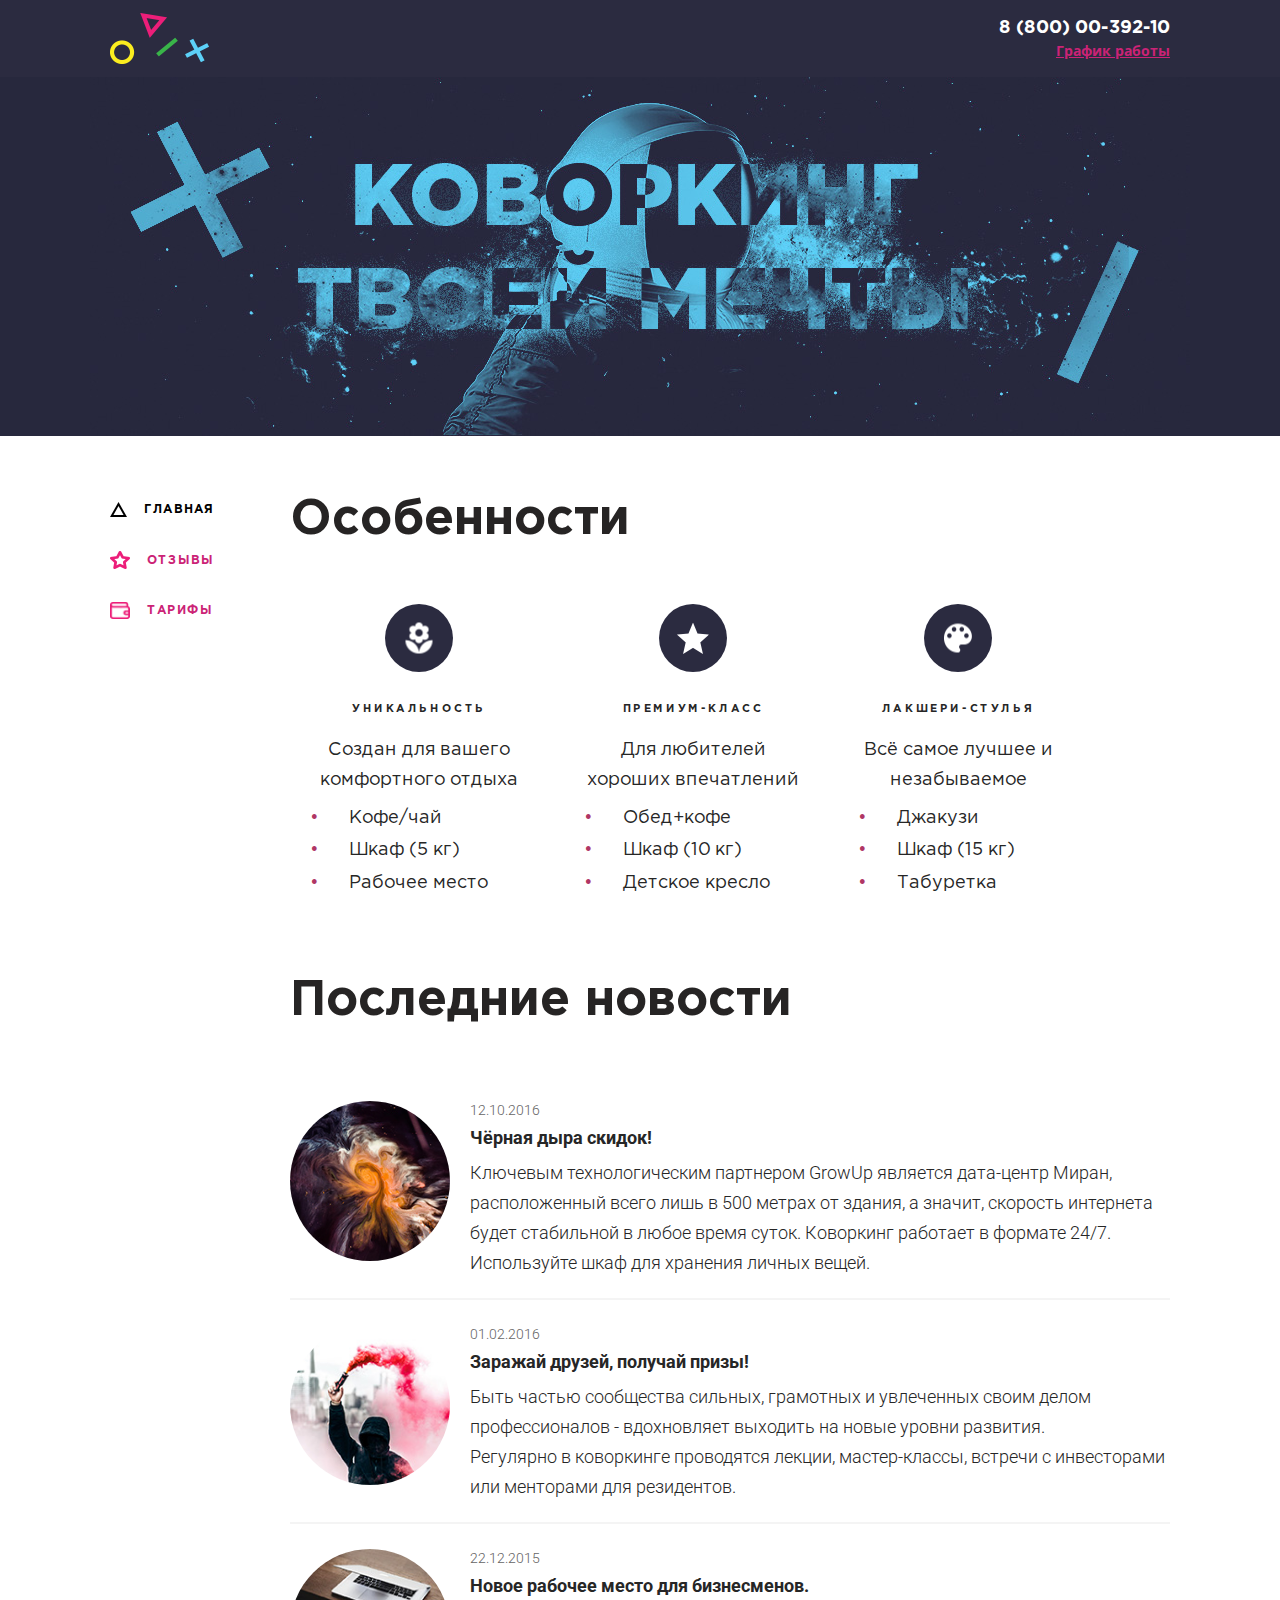
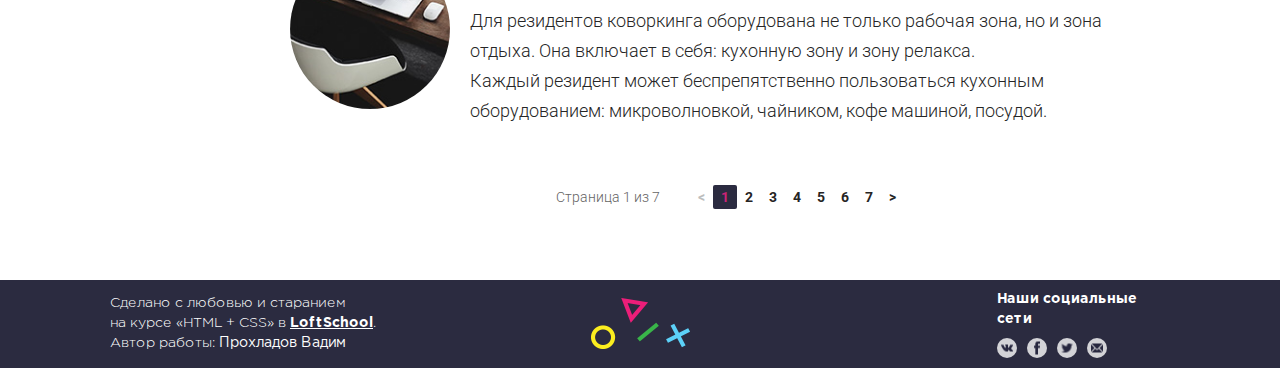
==== index.html @ 32454d9f "prices markup and stylization" ====
<!DOCTYPE html>
<html lang="ru">
<head>
    <meta charset="UTF-8">
    <title>Коворкинг</title>
    <meta name="viewport" content="width=1100">
    <meta http-equiv="X-UA-Compatible" content="ie=edge">

    <link href="https://fonts.googleapis.com/css?family=Open+Sans:400,700|Roboto:300,400,700&display=swap&subset=cyrillic" rel="stylesheet">
    
    <link rel="stylesheet" href="css/main.css">
</head>

<body>
    <div class="wrapper">
        <div class="wrapper__content">
            <header class="header">
                <div class="container container--flex header__container">
                        <div class="logo">
                            <a href="#" class="logo__link">
                                <img src="img/logo.png" width="99" height="51" alt="Логотип" class="logo__img">
                            </a>
                        </div>
                        <div class="contacts">
                            <a href="tel: 88000039210" class="contacts__tel">8 (800) 00-392-10</a>
                            <div class="contacts__workhours">
                                График работы
                            </div>
                        </div>
                </div>
            </header>

            <div class="page-top">
                <img src="img/main-banner.jpg" width="1100" alt="Баннер" class="page-top__img">
            </div>
            
            <div class="container container--flex">
                <aside class="sidebar">
                    <nav class="nav nav--padding-top">
                        <ul class="nav__list">
                            <li class="nav__item nav__item--icon--main nav__item--active">
                                <a href="#" class="nav__link"><span>Главная</span></a>
                            </li>
                            <li class="nav__item nav__item--icon--star">
                                <a href="reviews.html" class="nav__link"><span>Отзывы</span></a>
                            </li>
                            <li class="nav__item nav__item--icon--wallet">
                                <a href="prices.html" class="nav__link"><span>Тарифы</span></a>
                            </li>
                        </ul>
                    </nav>
                </aside>
        
                <main class="main-content">
                    <section class="features">
                        <h2 class="section-title section-title--margin--s">Особенности</h2>
                        <ul class="features__list">
                            <li class="features__item">
                                <div class="features__icon">
                                    <img src="img/feature-flower.png" alt="Цветок" width="27" height="31" class="features__icon-img">
                                </div>
                                <h3 class="features__title">Уникальность</h3>
                                <div class="features__description">
                                    <p class="features__description-text">
                                        Создан для вашего комфортного отдыха
                                    </p>
                                    <ul class="features__description-list">
                                        <li class="features__description-item">Кофе/чай</li>
                                        <li class="features__description-item">Шкаф (5 кг)</li>
                                        <li class="features__description-item">Рабочее место</li>
                                    </ul>
                                </div>
                            </li>
                            <li class="features__item">
                                <div class="features__icon">
                                    <img src="img/feature-star.png" alt="Звезда" width="32" height="32" class="features__icon-img">
                                </div>
                                <h3 class="features__title">Премиум-класс</h3>
                                <div class="features__description">
                                    <p class="features__description-text">
                                        Для любителей хороших впечатлений
                                    </p>
                                    <ul class="features__description-list">
                                        <li class="features__description-item">Обед+кофе</li>
                                        <li class="features__description-item">Шкаф (10 кг)</li>
                                        <li class="features__description-item">Детское кресло</li>
                                    </ul>
                                </div>
                            </li>
                            <li class="features__item">
                                <div class="features__icon">
                                    <img src="img/feature-palette.png" alt="Палетка" width="28" height="29" class="features__icon-img">
                                </div>
                                <h3 class="features__title">Лакшери-стулья</h3>
                                <div class="features__description">
                                    <p class="features__description-text">
                                        Всё самое лучшее и незабываемое
                                    </p>
                                    <ul class="features__description-list">
                                        <li class="features__description-item">Джакузи</li>
                                        <li class="features__description-item">Шкаф (15 кг)</li>
                                        <li class="features__description-item">Табуретка</li>
                                    </ul>
                                </div>
                            </li>
                        </ul>
                    </section>
        
                    <section class="news">
                        <h2 class="section-title section-title--margin--m">Последние новости</h2>
                        <ul class="major-list">
                            <li class="major-list__item">
                                <div class="major-list__avatar">
                                    <div class="major-list__avatar-frame">
                                        <img src="img/news1.jpg" alt="Чёрная дыра" class="major-list__avatar-img">
                                    </div>
                                </div>
                                <div class="major-list__content">
                                    <time>12.10.2016</time>
                                    <h3>Чёрная дыра скидок!</h3>
                                    <p>
                                        Ключевым технологическим партнером GrowUp является дата-центр Миран, расположенный всего лишь в 500 метрах от здания, а значит, скорость интернета будет стабильной в любое время суток. Коворкинг работает в формате 24/7. Используйте шкаф для хранения личных вещей. 
                                    </p>
                                </div>
                            </li>
                            <li class="major-list__item">
                                <div class="major-list__avatar">
                                    <div class="major-list__avatar-frame">
                                        <img src="img/news2.jpg" alt="Заражай друзей" class="major-list__avatar-img">
                                    </div>
                                </div>
                                <div class="major-list__content">
                                    <time>01.02.2016</time>
                                    <h3>Заражай друзей, получай призы!</h3>
                                    <p>
                                        Быть частью сообщества сильных, грамотных и увлеченных своим делом профессионалов - вдохновляет выходить на новые уровни развития.<br>
                                        Регулярно в коворкинге проводятся лекции, мастер-классы, встречи с инвесторами или менторами для резидентов.  
                                    </p>
                                </div>
                            </li>
                            <li class="major-list__item">
                                <div class="major-list__avatar">
                                    <div class="major-list__avatar-frame">
                                        <img src="img/news3.jpg" alt="Рабочее место" class="major-list__avatar-img">
                                    </div>
                                </div>
                                <div class="major-list__content">
                                    <time>22.12.2015</time>
                                    <h3>Новое рабочее место для бизнесменов.</h3>
                                    <p>
                                        Для резидентов коворкинга оборудована не только рабочая зона, но и зона отдыха. Она включает в себя: кухонную зону и зону релакса.<br> 
                                        Каждый резидент может беспрепятственно пользоваться кухонным оборудованием: микроволновкой, чайником, кофе машиной, посудой. 
                                    </p>
                                </div>
                            </li>
                        </ul>
                        <div class="pagination">
                            <span class="pagination__display">Страница 1 из 7</span>
                            <div class="pagination__controlls">
                                <a href="#" class="pagination__left pagination__left--disabled"><</a>
                                <ul class="pagination__list">
                                    <li class="pagination__item">
                                        <a href="#" class="pagination__link pagination__link--active">1</a>
                                    </li>
                                    <li class="pagination__item">
                                        <a href="#" class="pagination__link">2</a>
                                    </li>
                                    <li class="pagination__item">
                                        <a href="#" class="pagination__link">3</a>
                                    </li>
                                    <li class="pagination__item">
                                        <a href="#" class="pagination__link">4</a>
                                    </li>
                                    <li class="pagination__item">
                                        <a href="#" class="pagination__link">5</a>
                                    </li>
                                    <li class="pagination__item">
                                        <a href="#" class="pagination__link">6</a>
                                    </li>
                                    <li class="pagination__item">
                                        <a href="#" class="pagination__link">7</a>
                                    </li>
                                </ul>
                                <a href="#" class="pagination__right">></a>
                            </div>
                        </div>
                    </section>
                </main>
            </div>
            
        </div>

        <footer class="footer">
            <div class="container container--flex footer__container">
                <p class="copyright">Сделано с любовью и старанием<br>
                    на курсе «HTML + CSS» в 
                    <strong><a href="#" class="copyright__link">LoftSchool</a></strong>.
                    Автор работы: <strong>Прохладов Вадим</strong>
                </p>
                <div class="logo logo__footer">
                    <a href="#" class="logo__link">
                        <img src="img/logo.png" width="99" height="51" alt="Логотип" width="99" height="51" alt="Логотип" class="logo__img">
                    </a>
                </div>
                <div class="socials">
                    <span class="socials__title">Наши социальные сети</span>
                    <ul class="socials__list">
                        <li class="socials__item">
                            <a href="#" class="socials__link">
                                <img src="img/vk.png" width="12" height="7" alt="VK" class="socials__img">
                            </a>
                        </li>
                        <li class="socials__item">
                            <a href="#" class="socials__link">
                                <img src="img/fb.png" alt="Facebook" width="6" height="13" class="socials__img">
                            </a>
                        </li>
                        <li class="socials__item">
                            <a href="#" class="socials__link">
                                <img src="img/twitter.png" alt="Twitter" width="11" height="9" class="socials__img">
                            </a>
                        </li>
                        <li class="socials__item">
                            <a href="#" class="socials__link">
                                <img src="img/mail.png" alt="Mail" width="12" height="9" class="socials__img">
                            </a>
                        </li>
                    </ul>
                </div>
            </div>
        </footer>
    </div>
</body>
</html>
---- css/main.css ----
@import url('layout/fonts.css');
@import url('layout/normalize.css');
@import url('layout/base.css');

@import url('blocks/header.css');
@import url('blocks/logo.css');
@import url('blocks/contacts.css');
@import url('blocks/page-top.css');
@import url('blocks/nav.css');
@import url('blocks/main-content.css');
@import url('blocks/breadcrumbs.css');
@import url('blocks/section-title.css');
@import url('blocks/features.css');
@import url('blocks/news.css');
@import url('blocks/pagination.css');
@import url('blocks/footer.css');
@import url('blocks/copyright.css');
@import url('blocks/socials.css');
@import url('blocks/discount.css');
@import url('blocks/feedback.css');
@import url('blocks/form.css');
@import url('blocks/major-list.css');
@import url('blocks/reviews.css');
@import url('blocks/btn.css');
@import url('blocks/partners.css');
@import url('blocks/prices.css');
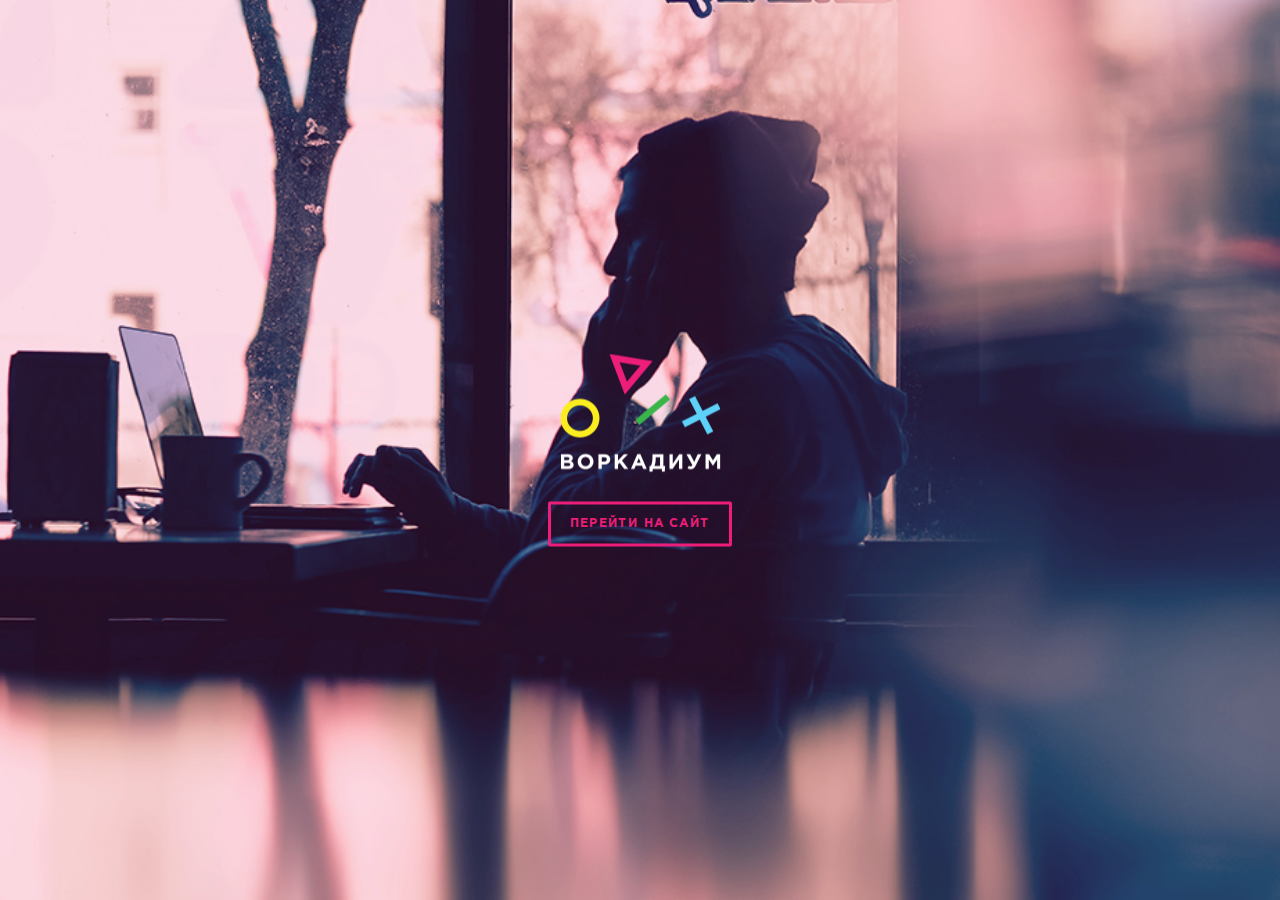
==== commit 77da7d61: "create and stylization intro page" ====
--- a/index.html
+++ b/index.html
@@ -10,225 +10,19 @@
     
     <link rel="stylesheet" href="css/main.css">
 </head>
-
 <body>
     <div class="wrapper">
         <div class="wrapper__content">
-            <header class="header">
-                <div class="container container--flex header__container">
-                        <div class="logo">
-                            <a href="#" class="logo__link">
-                                <img src="img/logo.png" width="99" height="51" alt="Логотип" class="logo__img">
-                            </a>
-                        </div>
-                        <div class="contacts">
-                            <a href="tel: 88000039210" class="contacts__tel">8 (800) 00-392-10</a>
-                            <div class="contacts__workhours">
-                                График работы
-                            </div>
-                        </div>
-                </div>
-            </header>
+            <div class="intro">
+                <img src="img/intro.jpg" alt="Intro" class="intro__img">
+                <div class="intro__img-overlay"></div>
 
-            <div class="page-top">
-                <img src="img/main-banner.jpg" width="1100" alt="Баннер" class="page-top__img">
-            </div>
-            
-            <div class="container container--flex">
-                <aside class="sidebar">
-                    <nav class="nav nav--padding-top">
-                        <ul class="nav__list">
-                            <li class="nav__item nav__item--icon--main nav__item--active">
-                                <a href="#" class="nav__link"><span>Главная</span></a>
-                            </li>
-                            <li class="nav__item nav__item--icon--star">
-                                <a href="reviews.html" class="nav__link"><span>Отзывы</span></a>
-                            </li>
-                            <li class="nav__item nav__item--icon--wallet">
-                                <a href="prices.html" class="nav__link"><span>Тарифы</span></a>
-                            </li>
-                        </ul>
-                    </nav>
-                </aside>
-        
-                <main class="main-content">
-                    <section class="features">
-                        <h2 class="section-title section-title--margin--s">Особенности</h2>
-                        <ul class="features__list">
-                            <li class="features__item">
-                                <div class="features__icon">
-                                    <img src="img/feature-flower.png" alt="Цветок" width="27" height="31" class="features__icon-img">
-                                </div>
-                                <h3 class="features__title">Уникальность</h3>
-                                <div class="features__description">
-                                    <p class="features__description-text">
-                                        Создан для вашего комфортного отдыха
-                                    </p>
-                                    <ul class="features__description-list">
-                                        <li class="features__description-item">Кофе/чай</li>
-                                        <li class="features__description-item">Шкаф (5 кг)</li>
-                                        <li class="features__description-item">Рабочее место</li>
-                                    </ul>
-                                </div>
-                            </li>
-                            <li class="features__item">
-                                <div class="features__icon">
-                                    <img src="img/feature-star.png" alt="Звезда" width="32" height="32" class="features__icon-img">
-                                </div>
-                                <h3 class="features__title">Премиум-класс</h3>
-                                <div class="features__description">
-                                    <p class="features__description-text">
-                                        Для любителей хороших впечатлений
-                                    </p>
-                                    <ul class="features__description-list">
-                                        <li class="features__description-item">Обед+кофе</li>
-                                        <li class="features__description-item">Шкаф (10 кг)</li>
-                                        <li class="features__description-item">Детское кресло</li>
-                                    </ul>
-                                </div>
-                            </li>
-                            <li class="features__item">
-                                <div class="features__icon">
-                                    <img src="img/feature-palette.png" alt="Палетка" width="28" height="29" class="features__icon-img">
-                                </div>
-                                <h3 class="features__title">Лакшери-стулья</h3>
-                                <div class="features__description">
-                                    <p class="features__description-text">
-                                        Всё самое лучшее и незабываемое
-                                    </p>
-                                    <ul class="features__description-list">
-                                        <li class="features__description-item">Джакузи</li>
-                                        <li class="features__description-item">Шкаф (15 кг)</li>
-                                        <li class="features__description-item">Табуретка</li>
-                                    </ul>
-                                </div>
-                            </li>
-                        </ul>
-                    </section>
-        
-                    <section class="news">
-                        <h2 class="section-title section-title--margin--m">Последние новости</h2>
-                        <ul class="major-list">
-                            <li class="major-list__item">
-                                <div class="major-list__avatar">
-                                    <div class="major-list__avatar-frame">
-                                        <img src="img/news1.jpg" alt="Чёрная дыра" class="major-list__avatar-img">
-                                    </div>
-                                </div>
-                                <div class="major-list__content">
-                                    <time>12.10.2016</time>
-                                    <h3>Чёрная дыра скидок!</h3>
-                                    <p>
-                                        Ключевым технологическим партнером GrowUp является дата-центр Миран, расположенный всего лишь в 500 метрах от здания, а значит, скорость интернета будет стабильной в любое время суток. Коворкинг работает в формате 24/7. Используйте шкаф для хранения личных вещей. 
-                                    </p>
-                                </div>
-                            </li>
-                            <li class="major-list__item">
-                                <div class="major-list__avatar">
-                                    <div class="major-list__avatar-frame">
-                                        <img src="img/news2.jpg" alt="Заражай друзей" class="major-list__avatar-img">
-                                    </div>
-                                </div>
-                                <div class="major-list__content">
-                                    <time>01.02.2016</time>
-                                    <h3>Заражай друзей, получай призы!</h3>
-                                    <p>
-                                        Быть частью сообщества сильных, грамотных и увлеченных своим делом профессионалов - вдохновляет выходить на новые уровни развития.<br>
-                                        Регулярно в коворкинге проводятся лекции, мастер-классы, встречи с инвесторами или менторами для резидентов.  
-                                    </p>
-                                </div>
-                            </li>
-                            <li class="major-list__item">
-                                <div class="major-list__avatar">
-                                    <div class="major-list__avatar-frame">
-                                        <img src="img/news3.jpg" alt="Рабочее место" class="major-list__avatar-img">
-                                    </div>
-                                </div>
-                                <div class="major-list__content">
-                                    <time>22.12.2015</time>
-                                    <h3>Новое рабочее место для бизнесменов.</h3>
-                                    <p>
-                                        Для резидентов коворкинга оборудована не только рабочая зона, но и зона отдыха. Она включает в себя: кухонную зону и зону релакса.<br> 
-                                        Каждый резидент может беспрепятственно пользоваться кухонным оборудованием: микроволновкой, чайником, кофе машиной, посудой. 
-                                    </p>
-                                </div>
-                            </li>
-                        </ul>
-                        <div class="pagination">
-                            <span class="pagination__display">Страница 1 из 7</span>
-                            <div class="pagination__controlls">
-                                <a href="#" class="pagination__left pagination__left--disabled"><</a>
-                                <ul class="pagination__list">
-                                    <li class="pagination__item">
-                                        <a href="#" class="pagination__link pagination__link--active">1</a>
-                                    </li>
-                                    <li class="pagination__item">
-                                        <a href="#" class="pagination__link">2</a>
-                                    </li>
-                                    <li class="pagination__item">
-                                        <a href="#" class="pagination__link">3</a>
-                                    </li>
-                                    <li class="pagination__item">
-                                        <a href="#" class="pagination__link">4</a>
-                                    </li>
-                                    <li class="pagination__item">
-                                        <a href="#" class="pagination__link">5</a>
-                                    </li>
-                                    <li class="pagination__item">
-                                        <a href="#" class="pagination__link">6</a>
-                                    </li>
-                                    <li class="pagination__item">
-                                        <a href="#" class="pagination__link">7</a>
-                                    </li>
-                                </ul>
-                                <a href="#" class="pagination__right">></a>
-                            </div>
-                        </div>
-                    </section>
-                </main>
-            </div>
-            
-        </div>
-
-        <footer class="footer">
-            <div class="container container--flex footer__container">
-                <p class="copyright">Сделано с любовью и старанием<br>
-                    на курсе «HTML + CSS» в 
-                    <strong><a href="#" class="copyright__link">LoftSchool</a></strong>.
-                    Автор работы: <strong>Прохладов Вадим</strong>
-                </p>
-                <div class="logo logo__footer">
-                    <a href="#" class="logo__link">
-                        <img src="img/logo.png" width="99" height="51" alt="Логотип" width="99" height="51" alt="Логотип" class="logo__img">
-                    </a>
-                </div>
-                <div class="socials">
-                    <span class="socials__title">Наши социальные сети</span>
-                    <ul class="socials__list">
-                        <li class="socials__item">
-                            <a href="#" class="socials__link">
-                                <img src="img/vk.png" width="12" height="7" alt="VK" class="socials__img">
-                            </a>
-                        </li>
-                        <li class="socials__item">
-                            <a href="#" class="socials__link">
-                                <img src="img/fb.png" alt="Facebook" width="6" height="13" class="socials__img">
-                            </a>
-                        </li>
-                        <li class="socials__item">
-                            <a href="#" class="socials__link">
-                                <img src="img/twitter.png" alt="Twitter" width="11" height="9" class="socials__img">
-                            </a>
-                        </li>
-                        <li class="socials__item">
-                            <a href="#" class="socials__link">
-                                <img src="img/mail.png" alt="Mail" width="12" height="9" class="socials__img">
-                            </a>
-                        </li>
-                    </ul>
+                <div class="intro__animation">
+                    <img src="img/logo_intro.png" width="161" height="119" alt="Логотип" class="intro__logo">
+                    <a href="main.html" class="btn btn__intro">Перейти на сайт</a>
                 </div>
             </div>
-        </footer>
+        </div>
     </div>
 </body>
 </html>--- a/css/main.css
+++ b/css/main.css
@@ -7,7 +7,7 @@
 @import url('blocks/contacts.css');
 @import url('blocks/page-top.css');
 @import url('blocks/nav.css');
-@import url('blocks/main-content.css');
+@import url('blocks/page-content.css');
 @import url('blocks/breadcrumbs.css');
 @import url('blocks/section-title.css');
 @import url('blocks/features.css');
@@ -24,6 +24,7 @@
 @import url('blocks/btn.css');
 @import url('blocks/partners.css');
 @import url('blocks/prices.css');
+@import url('blocks/intro.css');
 
 
 
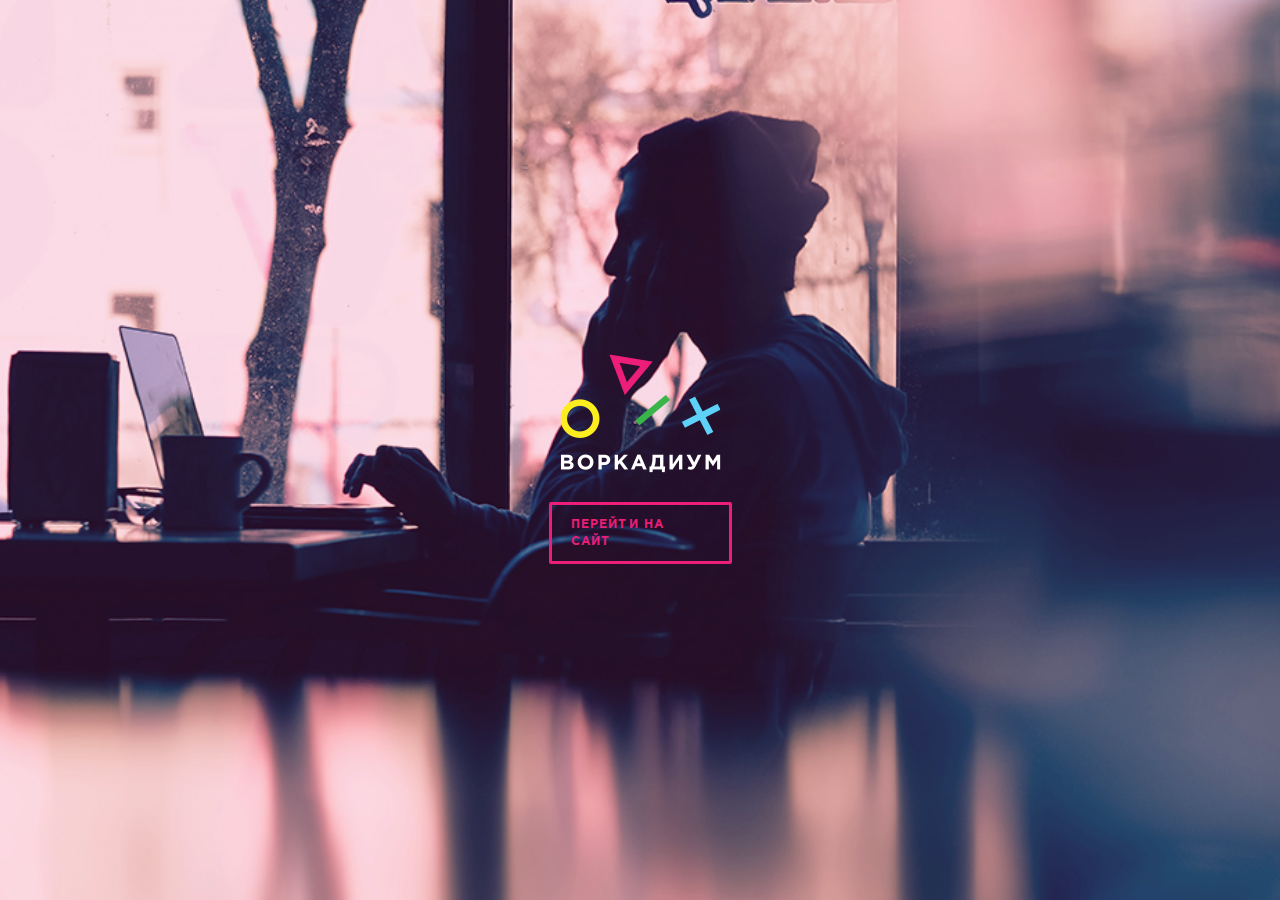
==== commit 0486881a: "animation" ====
--- a/index.html
+++ b/index.html
@@ -10,11 +10,11 @@
     
     <link rel="stylesheet" href="css/main.css">
 </head>
-<body>
+<body class="body__intro">
     <div class="wrapper">
         <div class="wrapper__content">
             <div class="intro">
-                <img src="img/intro.jpg" alt="Intro" class="intro__img">
+                <div class="intro__img"></div>
                 <div class="intro__img-overlay"></div>
 
                 <div class="intro__animation">
--- a/css/main.css
+++ b/css/main.css
@@ -25,6 +25,7 @@
 @import url('blocks/partners.css');
 @import url('blocks/prices.css');
 @import url('blocks/intro.css');
+@import url('blocks/dropdown.css');
 
 
 
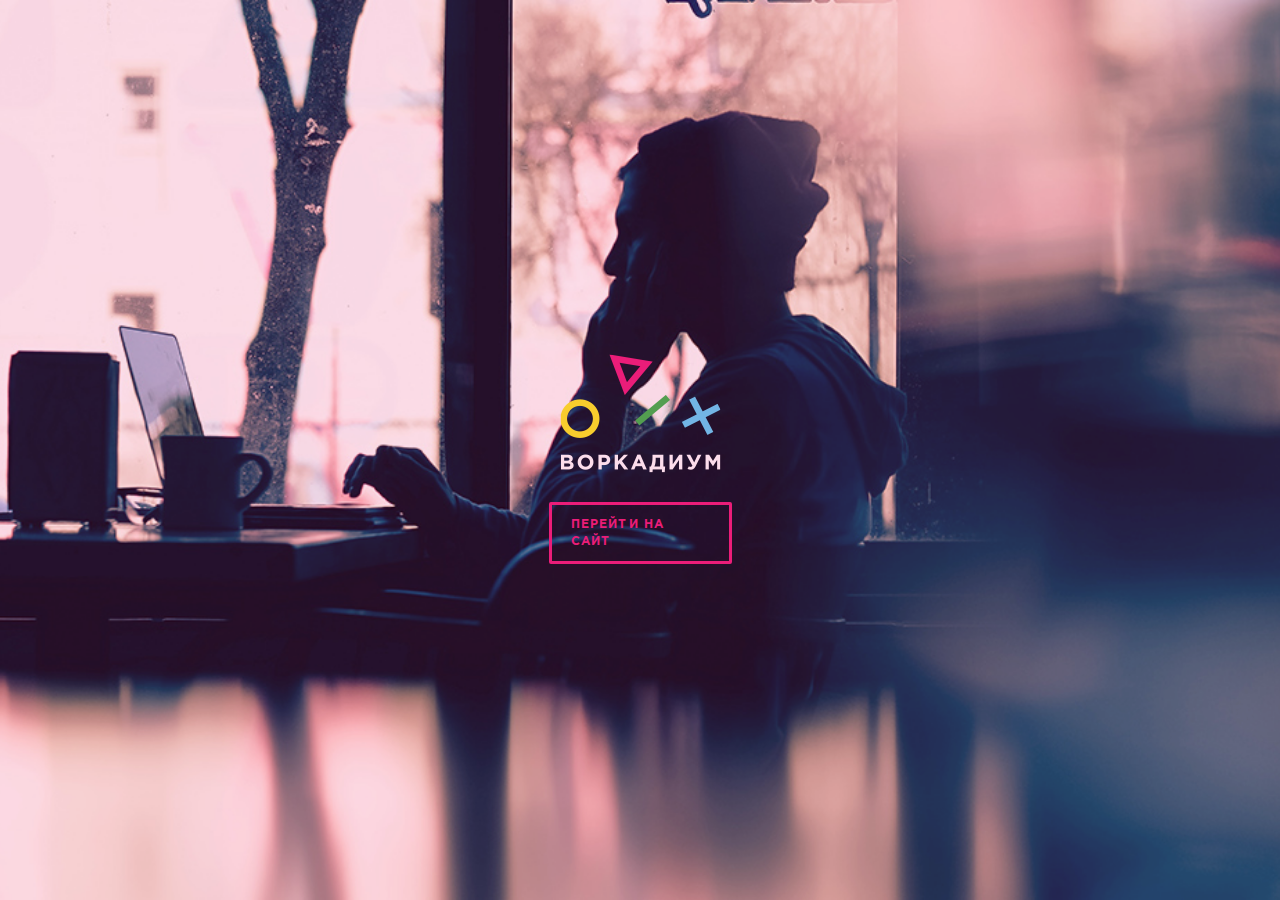
==== commit caa55005: "overlay adjustments" ====
--- a/index.html
+++ b/index.html
@@ -12,15 +12,10 @@
 </head>
 <body class="body__intro">
     <div class="wrapper">
-        <div class="wrapper__content">
-            <div class="intro">
-                <div class="intro__img"></div>
-                <div class="intro__img-overlay"></div>
-
-                <div class="intro__animation">
-                    <img src="img/logo_intro.png" width="161" height="119" alt="Логотип" class="intro__logo">
-                    <a href="main.html" class="btn btn__intro">Перейти на сайт</a>
-                </div>
+        <div class="intro">
+            <div class="intro__animation">
+                <img src="img/logo_intro.png" width="161" height="119" alt="Логотип" class="intro__logo">
+                <a href="main.html" class="btn btn__intro">Перейти на сайт</a>
             </div>
         </div>
     </div>
--- a/css/main.css
+++ b/css/main.css
@@ -26,6 +26,7 @@
 @import url('blocks/prices.css');
 @import url('blocks/intro.css');
 @import url('blocks/dropdown.css');
+@import url('blocks/sidebar.css');
 
 
 
